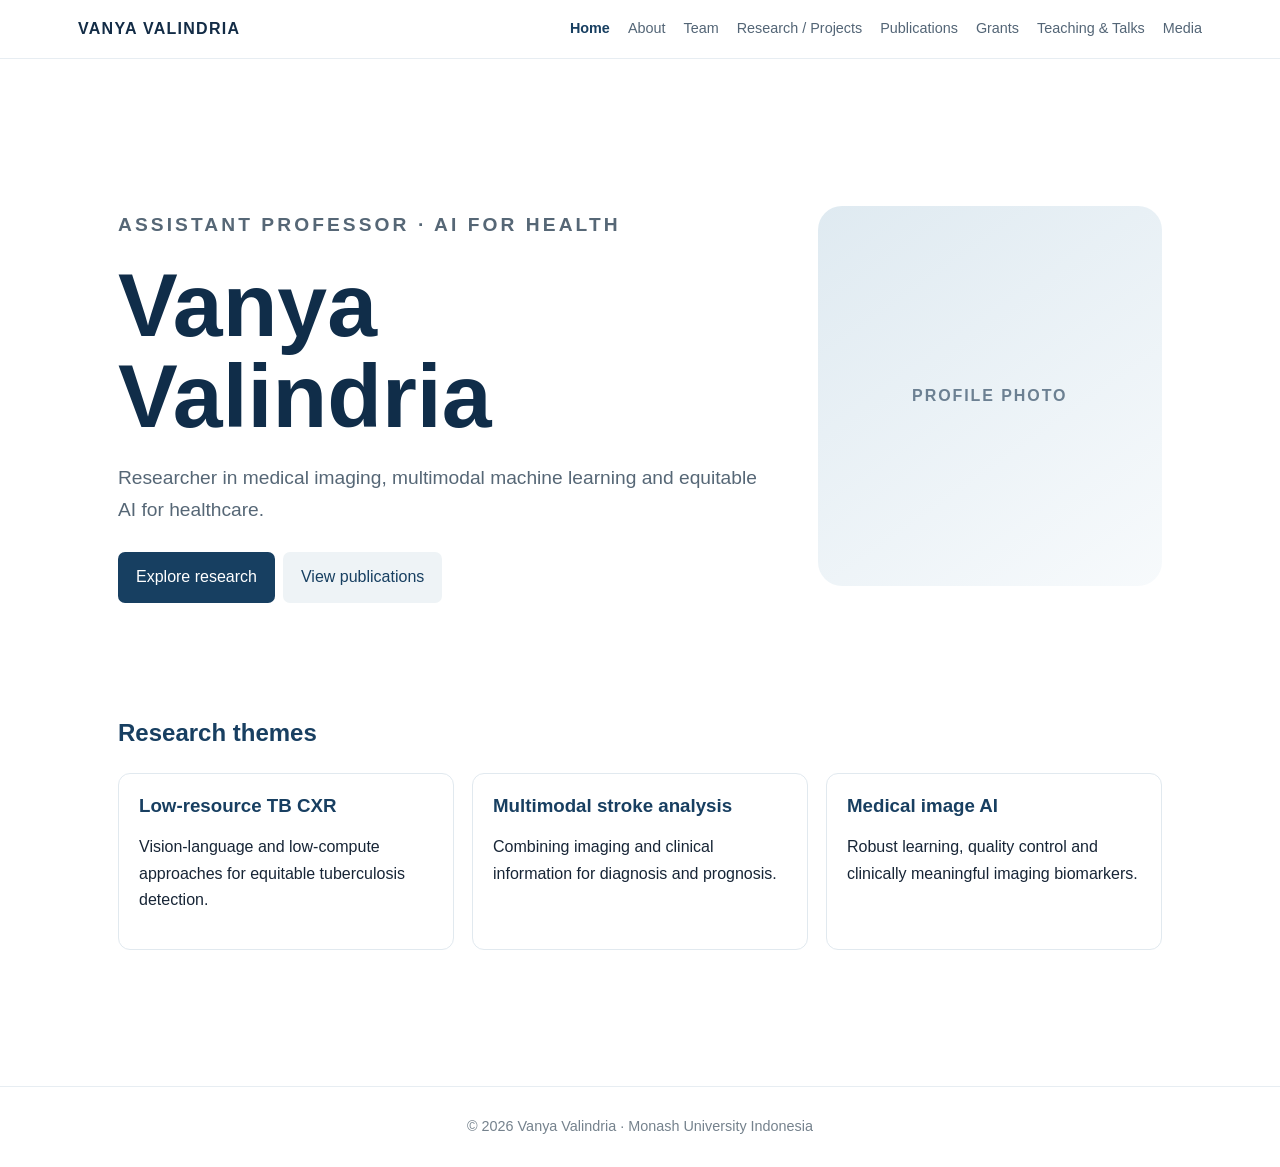
==== index.html @ 0979e7f7 "Add files via upload" ====
<!doctype html><html lang="en"><head><meta charset="utf-8"><meta name="viewport" content="width=device-width,initial-scale=1"><title>Home | Vanya Valindria</title><link rel="stylesheet" href="assets/css/style.css"></head><body><header><div class="nav"><a class="brand" href="index.html">VANYA VALINDRIA</a><button class="menu" aria-label="Menu">☰</button><nav><a class="active" href="index.html">Home</a><a class="" href="about.html">About</a><a class="" href="team.html">Team</a><a class="" href="research.html">Research / Projects</a><a class="" href="publications.html">Publications</a><a class="" href="grants.html">Grants</a><a class="" href="teaching-talks.html">Teaching & Talks</a><a class="" href="media.html">Media</a></nav></div></header><main><section class="hero"><div><p class="eyebrow">ASSISTANT PROFESSOR · AI FOR HEALTH</p><h1>Vanya<br>Valindria</h1><p>Researcher in medical imaging, multimodal machine learning and equitable AI for healthcare.</p><a class="button" href="research.html">Explore research</a><a class="button light" href="publications.html">View publications</a></div><div class="portrait">PROFILE PHOTO</div></section><section class="section"><h2>Research themes</h2><div class="grid"><div class="card"><h3>Low-resource TB CXR</h3><p>Vision-language and low-compute approaches for equitable tuberculosis detection.</p></div><div class="card"><h3>Multimodal stroke analysis</h3><p>Combining imaging and clinical information for diagnosis and prognosis.</p></div><div class="card"><h3>Medical image AI</h3><p>Robust learning, quality control and clinically meaningful imaging biomarkers.</p></div></div></section></main><footer>© <span id="year"></span> Vanya Valindria · Monash University Indonesia</footer><script src="assets/js/main.js"></script></body></html>
---- assets/css/style.css ----
*{box-sizing:border-box}body{margin:0;font-family:Inter,Arial,sans-serif;color:#172536;background:#fff;line-height:1.65}header{position:sticky;top:0;background:rgba(255,255,255,.96);border-bottom:1px solid #e7edf2;z-index:5}.nav{max-width:1180px;margin:auto;padding:16px 28px;display:flex;align-items:center;gap:24px}.brand{font-weight:800;letter-spacing:.08em;color:#132c46;text-decoration:none;white-space:nowrap}nav{margin-left:auto;display:flex;gap:18px;flex-wrap:wrap}nav a{font-size:.9rem;color:#536576;text-decoration:none}nav a.active,nav a:hover{color:#183f61;font-weight:700}.menu{display:none;margin-left:auto;border:0;background:none;font-size:1.4rem}main{max-width:1100px;margin:auto;padding:58px 28px 80px}.hero{min-height:62vh;display:grid;grid-template-columns:1.3fr .7fr;align-items:center;gap:60px}.eyebrow{font-size:.78rem;letter-spacing:.16em;color:#52708a;font-weight:700}.hero h1{font-size:clamp(2.8rem,7vw,5.7rem);line-height:1.02;margin:12px 0;color:#102d49}.hero p{font-size:1.2rem;max-width:700px;color:#566776}.portrait{height:380px;border-radius:24px;background:linear-gradient(145deg,#dfeaf1,#f7fafc);display:grid;place-items:center;color:#6c8092;font-weight:700;letter-spacing:.12em}.button{display:inline-block;background:#173f61;color:white;padding:12px 18px;border-radius:7px;text-decoration:none;margin:8px 8px 0 0}.button.light{background:#eef3f6;color:#173f61}.section{margin:30px 0 56px}.section h1{font-size:clamp(2.2rem,5vw,4rem);line-height:1.1;color:#102d49}.section h2{color:#183f61;margin-top:38px}.grid{display:grid;grid-template-columns:repeat(auto-fit,minmax(230px,1fr));gap:18px}.card{border:1px solid #e1e9ef;border-radius:12px;padding:20px;background:#fff}.card h3{margin:0 0 6px;color:#183f61;line-height:1.3}.muted{color:#71808d}.avatar{height:190px;background:#edf3f6;border-radius:9px;display:grid;place-items:center;color:#789;font-weight:700;letter-spacing:.1em;margin-bottom:15px}.pub{padding:22px 0;border-bottom:1px solid #e5ebef}.pub h3{margin:0 0 5px;color:#183f61;font-size:1.12rem;line-height:1.35}.pub p{margin:2px 0;color:#657583}.pub .meta{font-size:.9rem}.tag{display:inline-block;background:#edf3f6;color:#315a78;border-radius:99px;padding:3px 9px;font-size:.76rem;font-weight:700;margin-right:6px}.search{width:100%;padding:15px 17px;border:1px solid #ccd9e2;border-radius:8px;font-size:1rem;margin:16px 0}.notice{background:#f1f6f9;border-left:4px solid #527a98;padding:16px 18px;border-radius:6px}.timeline{border-left:2px solid #d7e2e9;padding-left:22px}.timeline .item{margin:0 0 24px}.links a{color:#245879;text-decoration:none}footer{border-top:1px solid #e7edf2;padding:28px;text-align:center;color:#75828d;font-size:.9rem}@media(max-width:780px){.hero{grid-template-columns:1fr;gap:30px}.portrait{height:280px}.menu{display:block}nav{display:none;width:100%;padding-top:10px}nav.open{display:flex;flex-direction:column;gap:10px}.nav{flex-wrap:wrap}.brand{font-size:.85rem}main{padding:38px 20px 60px}}
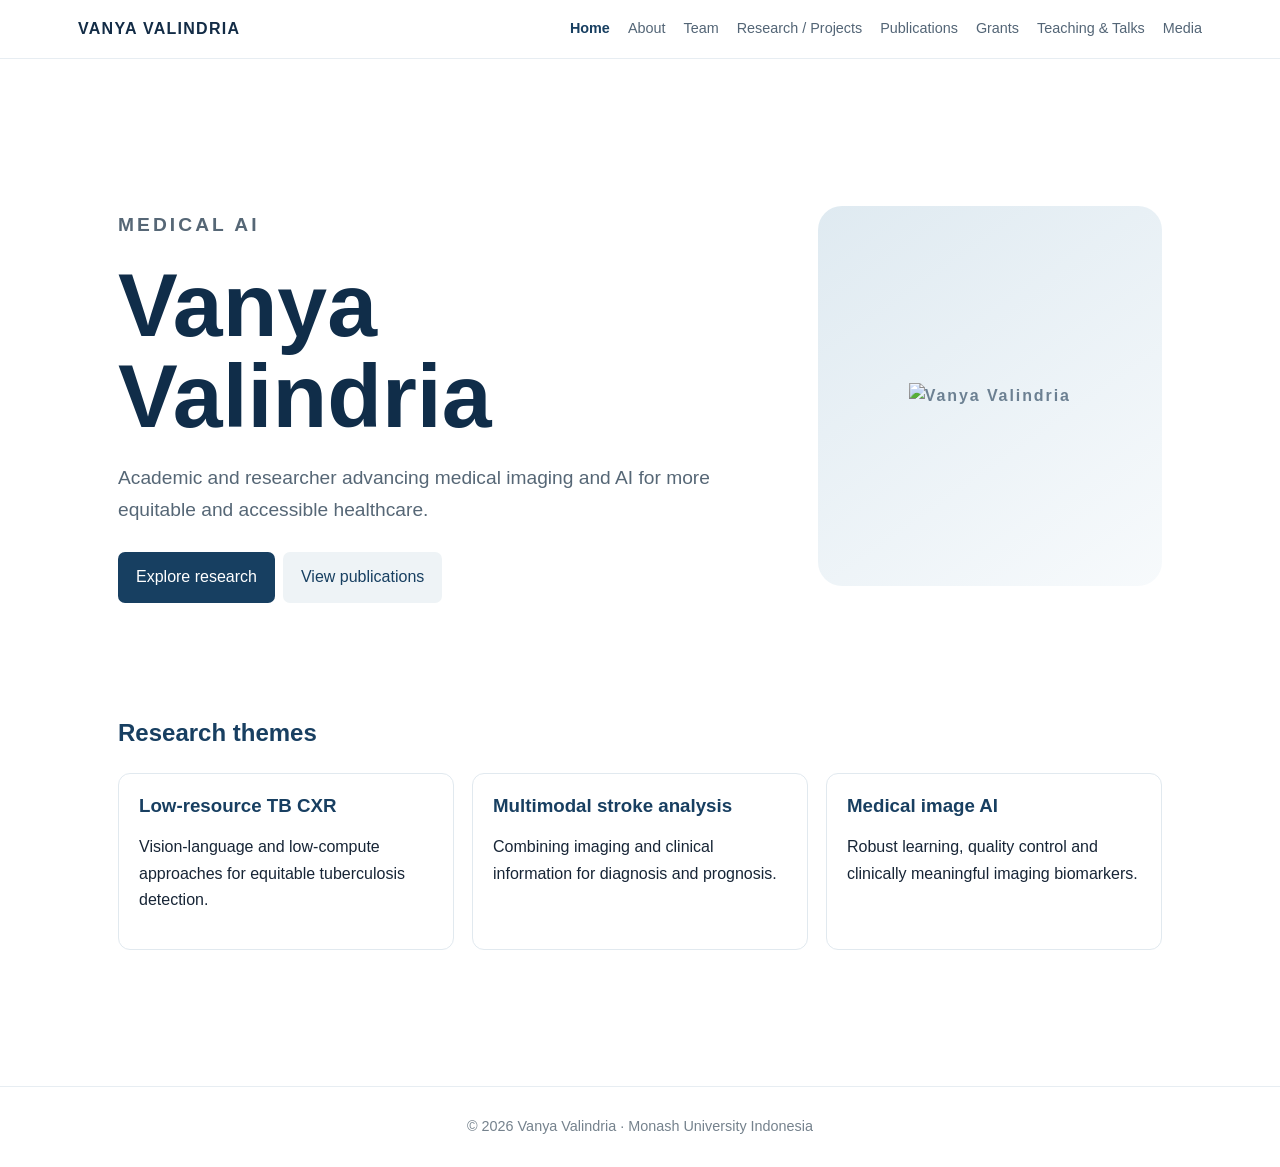
==== commit 26cc08ea: "Update index.html" ====
--- a/index.html
+++ b/index.html
@@ -1 +1,3 @@
-<!doctype html><html lang="en"><head><meta charset="utf-8"><meta name="viewport" content="width=device-width,initial-scale=1"><title>Home | Vanya Valindria</title><link rel="stylesheet" href="assets/css/style.css"></head><body><header><div class="nav"><a class="brand" href="index.html">VANYA VALINDRIA</a><button class="menu" aria-label="Menu">☰</button><nav><a class="active" href="index.html">Home</a><a class="" href="about.html">About</a><a class="" href="team.html">Team</a><a class="" href="research.html">Research / Projects</a><a class="" href="publications.html">Publications</a><a class="" href="grants.html">Grants</a><a class="" href="teaching-talks.html">Teaching & Talks</a><a class="" href="media.html">Media</a></nav></div></header><main><section class="hero"><div><p class="eyebrow">ASSISTANT PROFESSOR · AI FOR HEALTH</p><h1>Vanya<br>Valindria</h1><p>Researcher in medical imaging, multimodal machine learning and equitable AI for healthcare.</p><a class="button" href="research.html">Explore research</a><a class="button light" href="publications.html">View publications</a></div><div class="portrait">PROFILE PHOTO</div></section><section class="section"><h2>Research themes</h2><div class="grid"><div class="card"><h3>Low-resource TB CXR</h3><p>Vision-language and low-compute approaches for equitable tuberculosis detection.</p></div><div class="card"><h3>Multimodal stroke analysis</h3><p>Combining imaging and clinical information for diagnosis and prognosis.</p></div><div class="card"><h3>Medical image AI</h3><p>Robust learning, quality control and clinically meaningful imaging biomarkers.</p></div></div></section></main><footer>© <span id="year"></span> Vanya Valindria · Monash University Indonesia</footer><script src="assets/js/main.js"></script></body></html>+<!doctype html><html lang="en"><head><meta charset="utf-8"><meta name="viewport" content="width=device-width,initial-scale=1"><title>Home | Vanya Valindria</title><link rel="stylesheet" href="assets/css/style.css"></head><body><header><div class="nav"><a class="brand" href="index.html">VANYA VALINDRIA</a><button class="menu" aria-label="Menu">☰</button><nav><a class="active" href="index.html">Home</a><a class="" href="about.html">About</a><a class="" href="team.html">Team</a><a class="" href="research.html">Research / Projects</a><a class="" href="publications.html">Publications</a><a class="" href="grants.html">Grants</a><a class="" href="teaching-talks.html">Teaching & Talks</a><a class="" href="media.html">Media</a></nav></div></header><main><section class="hero"><div><p class="eyebrow"> MEDICAL AI</p><h1>Vanya<br>Valindria</h1><p>Academic and researcher advancing medical imaging and AI for more equitable and accessible healthcare.</p><a class="button" href="research.html">Explore research</a><a class="button light" href="publications.html">View publications</a></div><div class="portrait">
+  <img src="assets/images/vanya-github.jpg" alt="Vanya Valindria">
+</div></section><section class="section"><h2>Research themes</h2><div class="grid"><div class="card"><h3>Low-resource TB CXR</h3><p>Vision-language and low-compute approaches for equitable tuberculosis detection.</p></div><div class="card"><h3>Multimodal stroke analysis</h3><p>Combining imaging and clinical information for diagnosis and prognosis.</p></div><div class="card"><h3>Medical image AI</h3><p>Robust learning, quality control and clinically meaningful imaging biomarkers.</p></div></div></section></main><footer>© <span id="year"></span> Vanya Valindria · Monash University Indonesia</footer><script src="assets/js/main.js"></script></body></html>
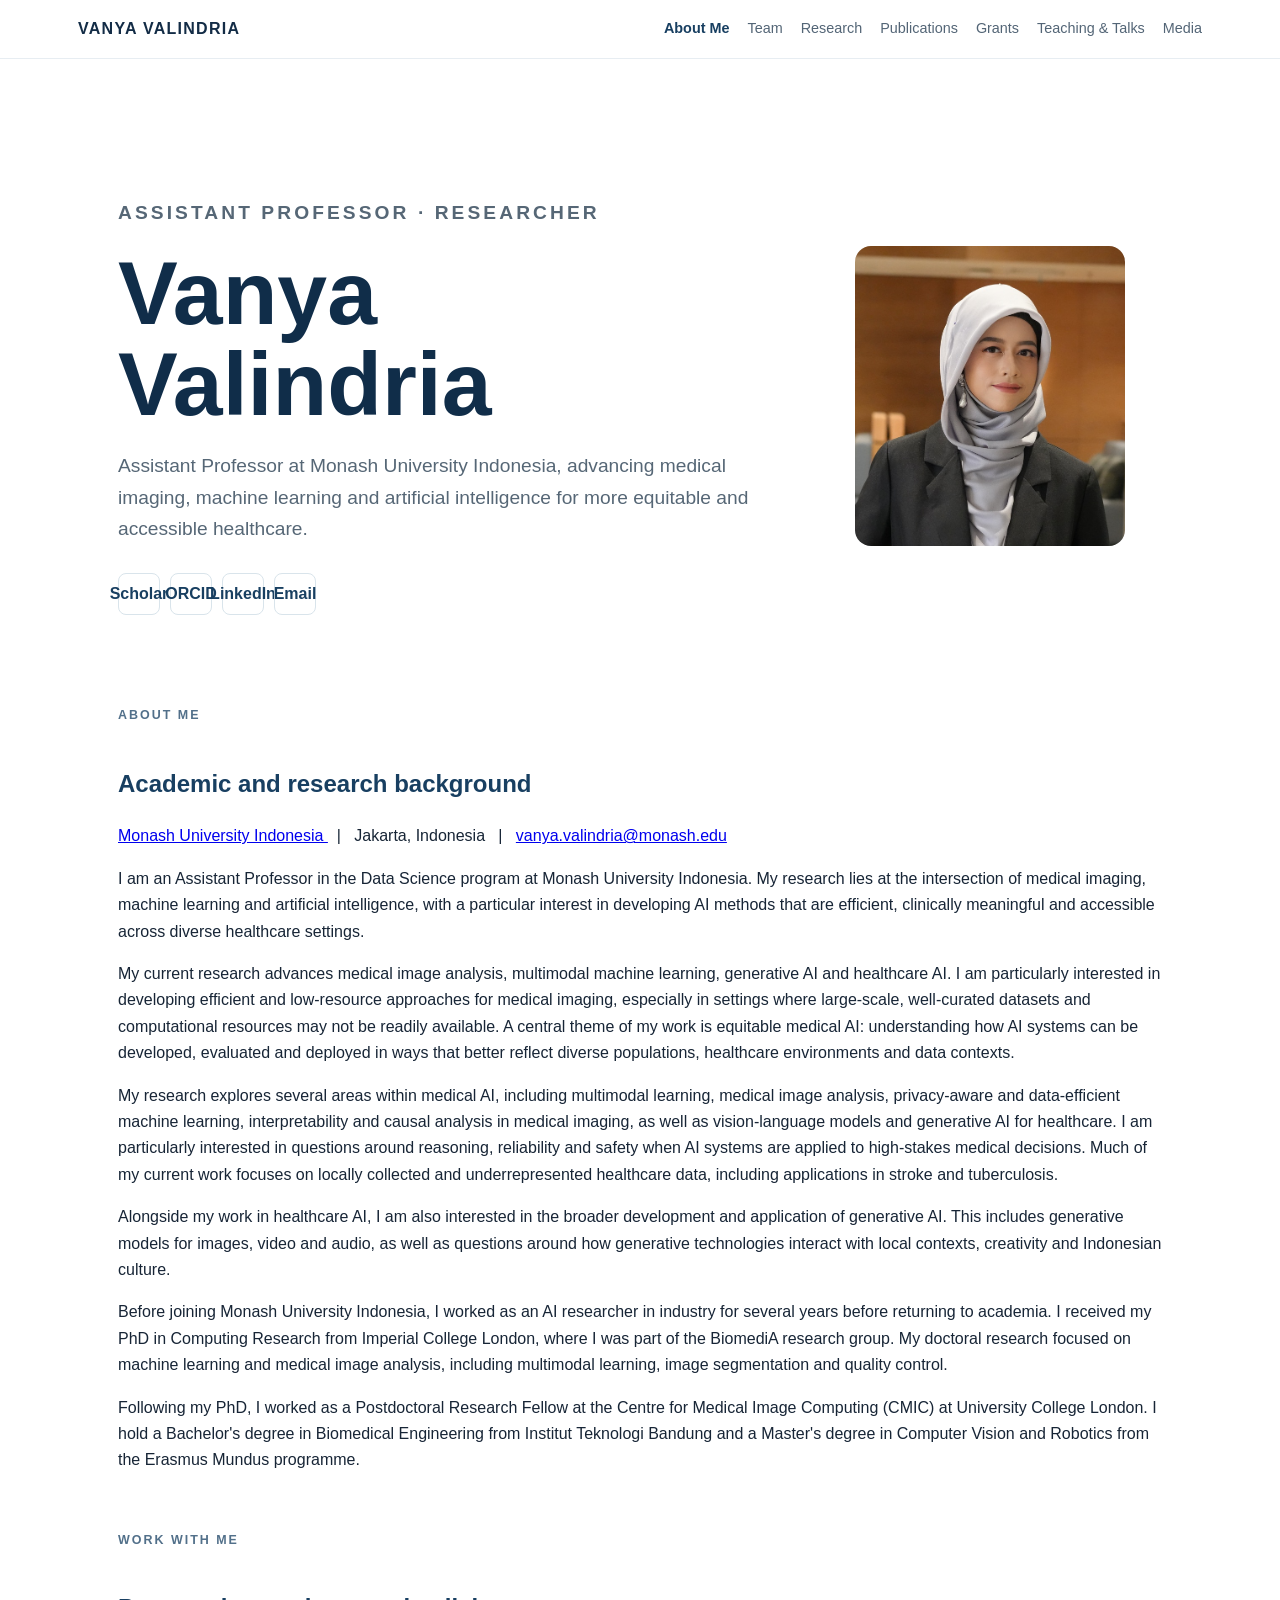
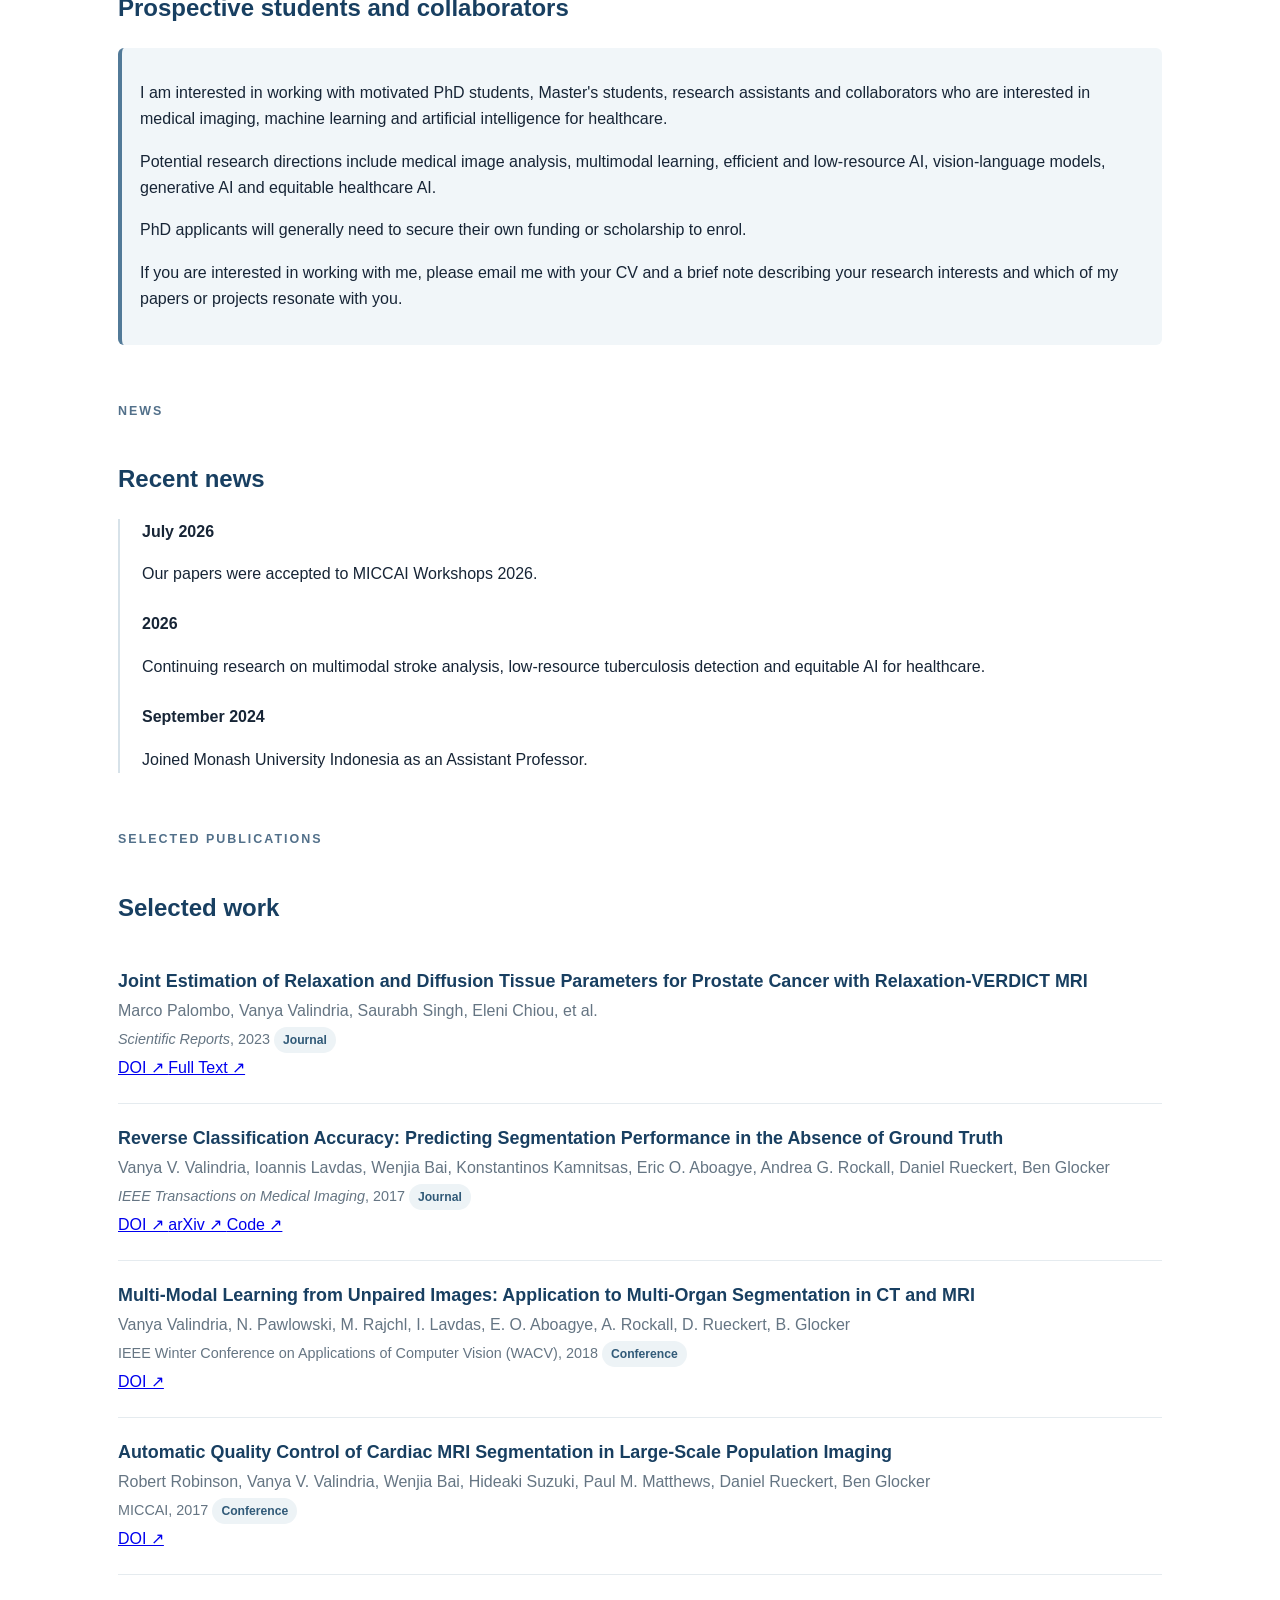
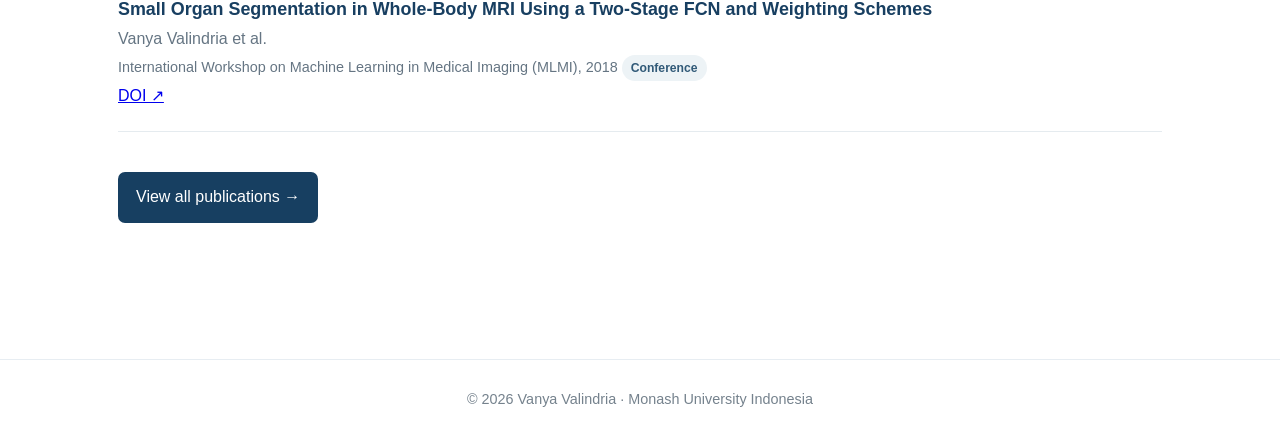
==== commit c9dbcdc9: "Update index.html" ====
--- a/index.html
+++ b/index.html
@@ -1,3 +1,708 @@
-<!doctype html><html lang="en"><head><meta charset="utf-8"><meta name="viewport" content="width=device-width,initial-scale=1"><title>Home | Vanya Valindria</title><link rel="stylesheet" href="assets/css/style.css"></head><body><header><div class="nav"><a class="brand" href="index.html">VANYA VALINDRIA</a><button class="menu" aria-label="Menu">☰</button><nav><a class="active" href="index.html">Home</a><a class="" href="about.html">About</a><a class="" href="team.html">Team</a><a class="" href="research.html">Research / Projects</a><a class="" href="publications.html">Publications</a><a class="" href="grants.html">Grants</a><a class="" href="teaching-talks.html">Teaching & Talks</a><a class="" href="media.html">Media</a></nav></div></header><main><section class="hero"><div><p class="eyebrow"> MEDICAL AI</p><h1>Vanya<br>Valindria</h1><p>Academic and researcher advancing medical imaging and AI for more equitable and accessible healthcare.</p><a class="button" href="research.html">Explore research</a><a class="button light" href="publications.html">View publications</a></div><div class="portrait">
-  <img src="assets/images/vanya-github.jpg" alt="Vanya Valindria">
-</div></section><section class="section"><h2>Research themes</h2><div class="grid"><div class="card"><h3>Low-resource TB CXR</h3><p>Vision-language and low-compute approaches for equitable tuberculosis detection.</p></div><div class="card"><h3>Multimodal stroke analysis</h3><p>Combining imaging and clinical information for diagnosis and prognosis.</p></div><div class="card"><h3>Medical image AI</h3><p>Robust learning, quality control and clinically meaningful imaging biomarkers.</p></div></div></section></main><footer>© <span id="year"></span> Vanya Valindria · Monash University Indonesia</footer><script src="assets/js/main.js"></script></body></html>
+<!doctype html>
+<html lang="en">
+
+<head>
+  <meta charset="utf-8">
+  <meta name="viewport" content="width=device-width, initial-scale=1">
+
+  <title>Vanya Valindria | Assistant Professor & Researcher</title>
+
+  <meta name="description"
+    content="Vanya Valindria is an Assistant Professor at Monash University Indonesia working on medical imaging, multimodal machine learning and equitable AI for healthcare.">
+
+  <link rel="stylesheet" href="assets/css/style.css">
+</head>
+
+
+<body>
+
+<header>
+
+  <div class="nav">
+
+    <a class="brand" href="index.html">
+      VANYA VALINDRIA
+    </a>
+
+    <button class="menu" aria-label="Menu">
+      ☰
+    </button>
+
+    <nav>
+
+      <a class="active" href="index.html">About Me</a>
+
+      <a href="team.html">Team</a>
+
+      <a href="research.html">Research</a>
+
+      <a href="publications.html">Publications</a>
+
+      <a href="grants.html">Grants</a>
+
+      <a href="teaching-talks.html">Teaching & Talks</a>
+
+      <a href="media.html">Media</a>
+
+    </nav>
+
+  </div>
+
+</header>
+
+
+<main>
+
+
+  <!-- =========================
+       HERO / INTRODUCTION
+  ========================== -->
+
+  <section class="hero">
+
+    <div>
+
+      <p class="eyebrow">
+        ASSISTANT PROFESSOR · RESEARCHER
+      </p>
+
+      <h1>
+        Vanya<br>Valindria
+      </h1>
+
+      <p>
+        Assistant Professor at Monash University Indonesia,
+        advancing medical imaging, machine learning and
+        artificial intelligence for more equitable and
+        accessible healthcare.
+      </p>
+
+
+      <div class="profile-links">
+
+        <a
+          href="https://scholar.google.com/citations?user=osNyLIoAAAAJ&hl=id"
+          target="_blank"
+          rel="noopener"
+          title="Google Scholar"
+          aria-label="Google Scholar">
+          Scholar
+        </a>
+
+
+        <a
+          href="https://orcid.org/0009-0008-0537-3232"
+          target="_blank"
+          rel="noopener"
+          title="ORCID"
+          aria-label="ORCID">
+          ORCID
+        </a>
+
+
+        <a
+          href="https://id.linkedin.com/in/vanyavalindria"
+          target="_blank"
+          rel="noopener"
+          title="LinkedIn"
+          aria-label="LinkedIn">
+          LinkedIn
+        </a>
+
+
+        <a
+          href="mailto:vanya.valindria@monash.edu"
+          title="Email"
+          aria-label="Email">
+          Email
+        </a>
+
+      </div>
+
+    </div>
+
+
+    <!-- PROFILE PHOTO -->
+
+    <div class="portrait">
+
+      <img
+        src="assets/images/vanya-github.jpg"
+        alt="Vanya Valindria">
+
+    </div>
+
+  </section>
+
+
+
+  <!-- =========================
+       ABOUT ME
+  ========================== -->
+
+  <section class="section about-section">
+
+    <p class="eyebrow">
+      ABOUT ME
+    </p>
+
+    <h2>
+      Academic and research background
+    </h2>
+
+
+    <p class="affiliation">
+
+      <a
+        href="https://www.monash.edu/indonesia"
+        target="_blank"
+        rel="noopener">
+
+        Monash University Indonesia
+
+      </a>
+
+      &nbsp; | &nbsp;
+
+      Jakarta, Indonesia
+
+      &nbsp; | &nbsp;
+
+      <a href="mailto:vanya.valindria@monash.edu">
+        vanya.valindria@monash.edu
+      </a>
+
+    </p>
+
+
+    <p>
+
+      I am an Assistant Professor in the Data Science program
+      at Monash University Indonesia. My research lies at the
+      intersection of medical imaging, machine learning and
+      artificial intelligence, with a particular interest in
+      developing AI methods that are efficient, clinically meaningful
+      and accessible across diverse healthcare settings.
+
+    </p>
+
+
+    <p>
+
+      My current research advances medical image analysis,
+      multimodal machine learning, generative AI and healthcare AI.
+      I am particularly interested in developing efficient and
+      low-resource approaches for medical imaging, especially in
+      settings where large-scale, well-curated datasets and
+      computational resources may not be readily available.
+
+      A central theme of my work is equitable medical AI:
+      understanding how AI systems can be developed, evaluated
+      and deployed in ways that better reflect diverse populations,
+      healthcare environments and data contexts.
+
+    </p>
+
+
+    <p>
+
+      My research explores several areas within medical AI,
+      including multimodal learning, medical image analysis,
+      privacy-aware and data-efficient machine learning,
+      interpretability and causal analysis in medical imaging,
+      as well as vision-language models and generative AI
+      for healthcare.
+
+      I am particularly interested in questions around reasoning,
+      reliability and safety when AI systems are applied to
+      high-stakes medical decisions.
+
+      Much of my current work focuses on locally collected and
+      underrepresented healthcare data, including applications
+      in stroke and tuberculosis.
+
+    </p>
+
+
+    <p>
+
+      Alongside my work in healthcare AI, I am also interested
+      in the broader development and application of generative AI.
+      This includes generative models for images, video and audio,
+      as well as questions around how generative technologies
+      interact with local contexts, creativity and Indonesian culture.
+
+    </p>
+
+
+    <p>
+
+      Before joining Monash University Indonesia, I worked as an
+      AI researcher in industry for several years before returning
+      to academia.
+
+      I received my PhD in Computing Research from Imperial College
+      London, where I was part of the BiomediA research group.
+      My doctoral research focused on machine learning and medical
+      image analysis, including multimodal learning, image
+      segmentation and quality control.
+
+    </p>
+
+
+    <p>
+
+      Following my PhD, I worked as a Postdoctoral Research Fellow
+      at the Centre for Medical Image Computing (CMIC) at
+      University College London.
+
+      I hold a Bachelor's degree in Biomedical Engineering from
+      Institut Teknologi Bandung and a Master's degree in Computer
+      Vision and Robotics from the Erasmus Mundus programme.
+
+    </p>
+
+  </section>
+
+
+
+  <!-- =========================
+       PROSPECTIVE STUDENTS
+  ========================== -->
+
+  <section class="section">
+
+    <p class="eyebrow">
+      WORK WITH ME
+    </p>
+
+    <h2>
+      Prospective students and collaborators
+    </h2>
+
+
+    <div class="notice">
+
+      <p>
+
+        I am interested in working with motivated PhD students,
+        Master's students, research assistants and collaborators
+        who are interested in medical imaging, machine learning
+        and artificial intelligence for healthcare.
+
+      </p>
+
+
+      <p>
+
+        Potential research directions include medical image analysis,
+        multimodal learning, efficient and low-resource AI,
+        vision-language models, generative AI and equitable
+        healthcare AI.
+
+      </p>
+
+
+      <p>
+
+        PhD applicants will generally need to secure their own
+        funding or scholarship to enrol.
+
+      </p>
+
+
+      <p>
+
+        If you are interested in working with me, please email me
+        with your CV and a brief note describing your research
+        interests and which of my papers or projects resonate with you.
+
+      </p>
+
+    </div>
+
+  </section>
+
+
+
+  <!-- =========================
+       NEWS
+  ========================== -->
+
+  <section class="section">
+
+    <p class="eyebrow">
+      NEWS
+    </p>
+
+    <h2>
+      Recent news
+    </h2>
+
+
+    <div class="timeline">
+
+
+      <div class="item">
+
+        <strong>
+          July 2026
+        </strong>
+
+        <p>
+          Our papers were accepted to MICCAI Workshops 2026.
+        </p>
+
+      </div>
+
+
+      <div class="item">
+
+        <strong>
+          2026
+        </strong>
+
+        <p>
+          Continuing research on multimodal stroke analysis,
+          low-resource tuberculosis detection and equitable AI
+          for healthcare.
+        </p>
+
+      </div>
+
+
+      <div class="item">
+
+        <strong>
+          September 2024
+        </strong>
+
+        <p>
+          Joined Monash University Indonesia as an Assistant Professor.
+        </p>
+
+      </div>
+
+
+    </div>
+
+  </section>
+
+
+
+  <!-- =========================
+       SELECTED PUBLICATIONS
+  ========================== -->
+
+  <section class="section">
+
+    <p class="eyebrow">
+      SELECTED PUBLICATIONS
+    </p>
+
+    <h2>
+      Selected work
+    </h2>
+
+
+
+    <!-- PAPER 1 -->
+
+    <article class="pub">
+
+      <h3>
+
+        Joint Estimation of Relaxation and Diffusion Tissue Parameters
+        for Prostate Cancer with Relaxation-VERDICT MRI
+
+      </h3>
+
+
+      <p>
+
+        Marco Palombo, Vanya Valindria, Saurabh Singh,
+        Eleni Chiou, et al.
+
+      </p>
+
+
+      <p class="meta">
+
+        <em>Scientific Reports</em>, 2023
+
+        <span class="tag">
+          Journal
+        </span>
+
+      </p>
+
+
+      <div class="pub-links">
+
+        <a
+          href="https://doi.org/10.1038/s41598-023-30182-1"
+          target="_blank"
+          rel="noopener">
+
+          DOI ↗
+
+        </a>
+
+
+        <a
+          href="https://pmc.ncbi.nlm.nih.gov/articles/PMC9943845/"
+          target="_blank"
+          rel="noopener">
+
+          Full Text ↗
+
+        </a>
+
+      </div>
+
+    </article>
+
+
+
+    <!-- PAPER 2 -->
+
+    <article class="pub">
+
+      <h3>
+
+        Reverse Classification Accuracy: Predicting Segmentation
+        Performance in the Absence of Ground Truth
+
+      </h3>
+
+
+      <p>
+
+        Vanya V. Valindria, Ioannis Lavdas, Wenjia Bai,
+        Konstantinos Kamnitsas, Eric O. Aboagye,
+        Andrea G. Rockall, Daniel Rueckert, Ben Glocker
+
+      </p>
+
+
+      <p class="meta">
+
+        <em>IEEE Transactions on Medical Imaging</em>, 2017
+
+        <span class="tag">
+          Journal
+        </span>
+
+      </p>
+
+
+      <div class="pub-links">
+
+        <a
+          href="https://doi.org/10.1109/TMI.2017.2665165"
+          target="_blank"
+          rel="noopener">
+
+          DOI ↗
+
+        </a>
+
+
+        <a
+          href="https://arxiv.org/abs/1702.03407"
+          target="_blank"
+          rel="noopener">
+
+          arXiv ↗
+
+        </a>
+
+
+        <a
+          href="https://github.com/vanya2v/Reverse_Classification_Accuracy"
+          target="_blank"
+          rel="noopener">
+
+          Code ↗
+
+        </a>
+
+      </div>
+
+    </article>
+
+
+
+    <!-- PAPER 3 -->
+
+    <article class="pub">
+
+      <h3>
+
+        Multi-Modal Learning from Unpaired Images:
+        Application to Multi-Organ Segmentation in CT and MRI
+
+      </h3>
+
+
+      <p>
+
+        Vanya Valindria, N. Pawlowski, M. Rajchl,
+        I. Lavdas, E. O. Aboagye, A. Rockall,
+        D. Rueckert, B. Glocker
+
+      </p>
+
+
+      <p class="meta">
+
+        IEEE Winter Conference on Applications of Computer Vision
+        (WACV), 2018
+
+        <span class="tag">
+          Conference
+        </span>
+
+      </p>
+
+
+      <div class="pub-links">
+
+        <a
+          href="https://doi.org/10.1109/WACV.2018.00066"
+          target="_blank"
+          rel="noopener">
+
+          DOI ↗
+
+        </a>
+
+      </div>
+
+    </article>
+
+
+
+    <!-- PAPER 4 -->
+
+    <article class="pub">
+
+      <h3>
+
+        Automatic Quality Control of Cardiac MRI Segmentation
+        in Large-Scale Population Imaging
+
+      </h3>
+
+
+      <p>
+
+        Robert Robinson, Vanya V. Valindria, Wenjia Bai,
+        Hideaki Suzuki, Paul M. Matthews,
+        Daniel Rueckert, Ben Glocker
+
+      </p>
+
+
+      <p class="meta">
+
+        MICCAI, 2017
+
+        <span class="tag">
+          Conference
+        </span>
+
+      </p>
+
+
+      <div class="pub-links">
+
+        <a
+          href="https://doi.org/10.1007/978-3-319-66182-7_82"
+          target="_blank"
+          rel="noopener">
+
+          DOI ↗
+
+        </a>
+
+      </div>
+
+    </article>
+
+
+
+    <!-- PAPER 5 -->
+
+    <article class="pub">
+
+      <h3>
+
+        Small Organ Segmentation in Whole-Body MRI
+        Using a Two-Stage FCN and Weighting Schemes
+
+      </h3>
+
+
+      <p>
+
+        Vanya Valindria et al.
+
+      </p>
+
+
+      <p class="meta">
+
+        International Workshop on Machine Learning in Medical Imaging
+        (MLMI), 2018
+
+        <span class="tag">
+          Conference
+        </span>
+
+      </p>
+
+
+      <div class="pub-links">
+
+        <a
+          href="https://doi.org/10.1007/978-3-030-00919-9_40"
+          target="_blank"
+          rel="noopener">
+
+          DOI ↗
+
+        </a>
+
+      </div>
+
+    </article>
+
+
+    <p style="margin-top: 32px">
+
+      <a class="button" href="publications.html">
+        View all publications →
+      </a>
+
+    </p>
+
+  </section>
+
+
+</main>
+
+
+<footer>
+
+  © <span id="year"></span>
+  Vanya Valindria · Monash University Indonesia
+
+</footer>
+
+
+<script src="assets/js/main.js"></script>
+
+</body>
+
+</html>
--- a/assets/css/style.css
+++ b/assets/css/style.css
@@ -1 +1,398 @@
-*{box-sizing:border-box}body{margin:0;font-family:Inter,Arial,sans-serif;color:#172536;background:#fff;line-height:1.65}header{position:sticky;top:0;background:rgba(255,255,255,.96);border-bottom:1px solid #e7edf2;z-index:5}.nav{max-width:1180px;margin:auto;padding:16px 28px;display:flex;align-items:center;gap:24px}.brand{font-weight:800;letter-spacing:.08em;color:#132c46;text-decoration:none;white-space:nowrap}nav{margin-left:auto;display:flex;gap:18px;flex-wrap:wrap}nav a{font-size:.9rem;color:#536576;text-decoration:none}nav a.active,nav a:hover{color:#183f61;font-weight:700}.menu{display:none;margin-left:auto;border:0;background:none;font-size:1.4rem}main{max-width:1100px;margin:auto;padding:58px 28px 80px}.hero{min-height:62vh;display:grid;grid-template-columns:1.3fr .7fr;align-items:center;gap:60px}.eyebrow{font-size:.78rem;letter-spacing:.16em;color:#52708a;font-weight:700}.hero h1{font-size:clamp(2.8rem,7vw,5.7rem);line-height:1.02;margin:12px 0;color:#102d49}.hero p{font-size:1.2rem;max-width:700px;color:#566776}.portrait{height:380px;border-radius:24px;background:linear-gradient(145deg,#dfeaf1,#f7fafc);display:grid;place-items:center;color:#6c8092;font-weight:700;letter-spacing:.12em}.button{display:inline-block;background:#173f61;color:white;padding:12px 18px;border-radius:7px;text-decoration:none;margin:8px 8px 0 0}.button.light{background:#eef3f6;color:#173f61}.section{margin:30px 0 56px}.section h1{font-size:clamp(2.2rem,5vw,4rem);line-height:1.1;color:#102d49}.section h2{color:#183f61;margin-top:38px}.grid{display:grid;grid-template-columns:repeat(auto-fit,minmax(230px,1fr));gap:18px}.card{border:1px solid #e1e9ef;border-radius:12px;padding:20px;background:#fff}.card h3{margin:0 0 6px;color:#183f61;line-height:1.3}.muted{color:#71808d}.avatar{height:190px;background:#edf3f6;border-radius:9px;display:grid;place-items:center;color:#789;font-weight:700;letter-spacing:.1em;margin-bottom:15px}.pub{padding:22px 0;border-bottom:1px solid #e5ebef}.pub h3{margin:0 0 5px;color:#183f61;font-size:1.12rem;line-height:1.35}.pub p{margin:2px 0;color:#657583}.pub .meta{font-size:.9rem}.tag{display:inline-block;background:#edf3f6;color:#315a78;border-radius:99px;padding:3px 9px;font-size:.76rem;font-weight:700;margin-right:6px}.search{width:100%;padding:15px 17px;border:1px solid #ccd9e2;border-radius:8px;font-size:1rem;margin:16px 0}.notice{background:#f1f6f9;border-left:4px solid #527a98;padding:16px 18px;border-radius:6px}.timeline{border-left:2px solid #d7e2e9;padding-left:22px}.timeline .item{margin:0 0 24px}.links a{color:#245879;text-decoration:none}footer{border-top:1px solid #e7edf2;padding:28px;text-align:center;color:#75828d;font-size:.9rem}@media(max-width:780px){.hero{grid-template-columns:1fr;gap:30px}.portrait{height:280px}.menu{display:block}nav{display:none;width:100%;padding-top:10px}nav.open{display:flex;flex-direction:column;gap:10px}.nav{flex-wrap:wrap}.brand{font-size:.85rem}main{padding:38px 20px 60px}}+* {
+  box-sizing: border-box;
+}
+
+body {
+  margin: 0;
+  font-family: Inter, Arial, sans-serif;
+  color: #172536;
+  background: #fff;
+  line-height: 1.65;
+}
+
+/* =========================
+   HEADER & NAVIGATION
+========================= */
+
+header {
+  position: sticky;
+  top: 0;
+  background: rgba(255, 255, 255, 0.96);
+  border-bottom: 1px solid #e7edf2;
+  z-index: 5;
+}
+
+.nav {
+  max-width: 1180px;
+  margin: auto;
+  padding: 16px 28px;
+  display: flex;
+  align-items: center;
+  gap: 24px;
+}
+
+.brand {
+  font-weight: 800;
+  letter-spacing: 0.08em;
+  color: #132c46;
+  text-decoration: none;
+  white-space: nowrap;
+}
+
+nav {
+  margin-left: auto;
+  display: flex;
+  gap: 18px;
+  flex-wrap: wrap;
+}
+
+nav a {
+  font-size: 0.9rem;
+  color: #536576;
+  text-decoration: none;
+}
+
+nav a.active,
+nav a:hover {
+  color: #183f61;
+  font-weight: 700;
+}
+
+.menu {
+  display: none;
+  margin-left: auto;
+  border: 0;
+  background: none;
+  font-size: 1.4rem;
+}
+
+
+/* =========================
+   MAIN CONTENT
+========================= */
+
+main {
+  max-width: 1100px;
+  margin: auto;
+  padding: 58px 28px 80px;
+}
+
+
+/* =========================
+   HERO / HOME
+========================= */
+
+.hero {
+  min-height: 62vh;
+  display: grid;
+  grid-template-columns: 1.3fr 0.7fr;
+  align-items: center;
+  gap: 60px;
+}
+
+.eyebrow {
+  font-size: 0.78rem;
+  letter-spacing: 0.16em;
+  color: #52708a;
+  font-weight: 700;
+}
+
+.hero h1 {
+  font-size: clamp(2.8rem, 7vw, 5.7rem);
+  line-height: 1.02;
+  margin: 12px 0;
+  color: #102d49;
+}
+
+.hero p {
+  font-size: 1.2rem;
+  max-width: 700px;
+  color: #566776;
+}
+
+
+/* =========================
+   PROFILE PHOTO
+========================= */
+
+.portrait {
+  width: 270px;
+  height: 300px;
+  border-radius: 16px;
+  overflow: hidden;
+  margin: 0 auto;
+  background: #f7fafc;
+}
+
+.portrait img {
+  width: 100%;
+  height: 100%;
+  object-fit: cover;
+  object-position: center top;
+  display: block;
+}
+
+
+/* =========================
+   BUTTONS
+========================= */
+
+.button {
+  display: inline-block;
+  background: #173f61;
+  color: white;
+  padding: 12px 18px;
+  border-radius: 7px;
+  text-decoration: none;
+  margin: 8px 8px 0 0;
+}
+
+.button.light {
+  background: #eef3f6;
+  color: #173f61;
+}
+
+
+/* =========================
+   SECTIONS
+========================= */
+
+.section {
+  margin: 30px 0 56px;
+}
+
+.section h1 {
+  font-size: clamp(2.2rem, 5vw, 4rem);
+  line-height: 1.1;
+  color: #102d49;
+}
+
+.section h2 {
+  color: #183f61;
+  margin-top: 38px;
+}
+
+
+/* =========================
+   GRID & CARDS
+========================= */
+
+.grid {
+  display: grid;
+  grid-template-columns: repeat(auto-fit, minmax(230px, 1fr));
+  gap: 18px;
+}
+
+.card {
+  border: 1px solid #e1e9ef;
+  border-radius: 12px;
+  padding: 20px;
+  background: #fff;
+}
+
+.card h3 {
+  margin: 0 0 6px;
+  color: #183f61;
+  line-height: 1.3;
+}
+
+.muted {
+  color: #71808d;
+}
+
+
+/* =========================
+   TEAM AVATAR
+========================= */
+
+.avatar {
+  height: 190px;
+  background: #edf3f6;
+  border-radius: 9px;
+  display: grid;
+  place-items: center;
+  color: #789;
+  font-weight: 700;
+  letter-spacing: 0.1em;
+  margin-bottom: 15px;
+}
+
+/* =========================
+   ACADEMIC PROFILE LINKS
+========================= */
+
+.profile-links {
+  display: flex;
+  gap: 10px;
+  margin-top: 28px;
+  align-items: center;
+}
+
+.profile-links a {
+  width: 42px;
+  height: 42px;
+
+  display: flex;
+  align-items: center;
+  justify-content: center;
+
+  border: 1px solid #d9e4eb;
+  border-radius: 8px;
+
+  background: #ffffff;
+  color: #183f61;
+
+  text-decoration: none;
+  font-weight: 700;
+  font-size: 1rem;
+
+  transition: all 0.2s ease;
+}
+
+.profile-links a:hover {
+  background: #183f61;
+  color: white;
+  border-color: #183f61;
+}
+
+/* =========================
+   PUBLICATIONS
+========================= */
+
+.pub {
+  padding: 22px 0;
+  border-bottom: 1px solid #e5ebef;
+}
+
+.pub h3 {
+  margin: 0 0 5px;
+  color: #183f61;
+  font-size: 1.12rem;
+  line-height: 1.35;
+}
+
+.pub p {
+  margin: 2px 0;
+  color: #657583;
+}
+
+.pub .meta {
+  font-size: 0.9rem;
+}
+
+.tag {
+  display: inline-block;
+  background: #edf3f6;
+  color: #315a78;
+  border-radius: 99px;
+  padding: 3px 9px;
+  font-size: 0.76rem;
+  font-weight: 700;
+  margin-right: 6px;
+}
+
+.search {
+  width: 100%;
+  padding: 15px 17px;
+  border: 1px solid #ccd9e2;
+  border-radius: 8px;
+  font-size: 1rem;
+  margin: 16px 0;
+}
+
+
+/* =========================
+   NOTICE / HIGHLIGHT
+========================= */
+
+.notice {
+  background: #f1f6f9;
+  border-left: 4px solid #527a98;
+  padding: 16px 18px;
+  border-radius: 6px;
+}
+
+
+/* =========================
+   TIMELINE
+========================= */
+
+.timeline {
+  border-left: 2px solid #d7e2e9;
+  padding-left: 22px;
+}
+
+.timeline .item {
+  margin: 0 0 24px;
+}
+
+
+/* =========================
+   LINKS
+========================= */
+
+.links a {
+  color: #245879;
+  text-decoration: none;
+}
+
+
+/* =========================
+   FOOTER
+========================= */
+
+footer {
+  border-top: 1px solid #e7edf2;
+  padding: 28px;
+  text-align: center;
+  color: #75828d;
+  font-size: 0.9rem;
+}
+
+
+/* =========================
+   MOBILE
+========================= */
+
+@media (max-width: 780px) {
+
+  .hero {
+    grid-template-columns: 1fr;
+    gap: 30px;
+  }
+
+  .portrait {
+    width: 180px;
+    height: 225px;
+    margin: 0 auto;
+  }
+
+  .menu {
+    display: block;
+  }
+
+  nav {
+    display: none;
+    width: 100%;
+    padding-top: 10px;
+  }
+
+  nav.open {
+    display: flex;
+    flex-direction: column;
+    gap: 10px;
+  }
+
+  .nav {
+    flex-wrap: wrap;
+  }
+
+  .brand {
+    font-size: 0.85rem;
+  }
+
+  main {
+    padding: 38px 20px 60px;
+  }
+
+}
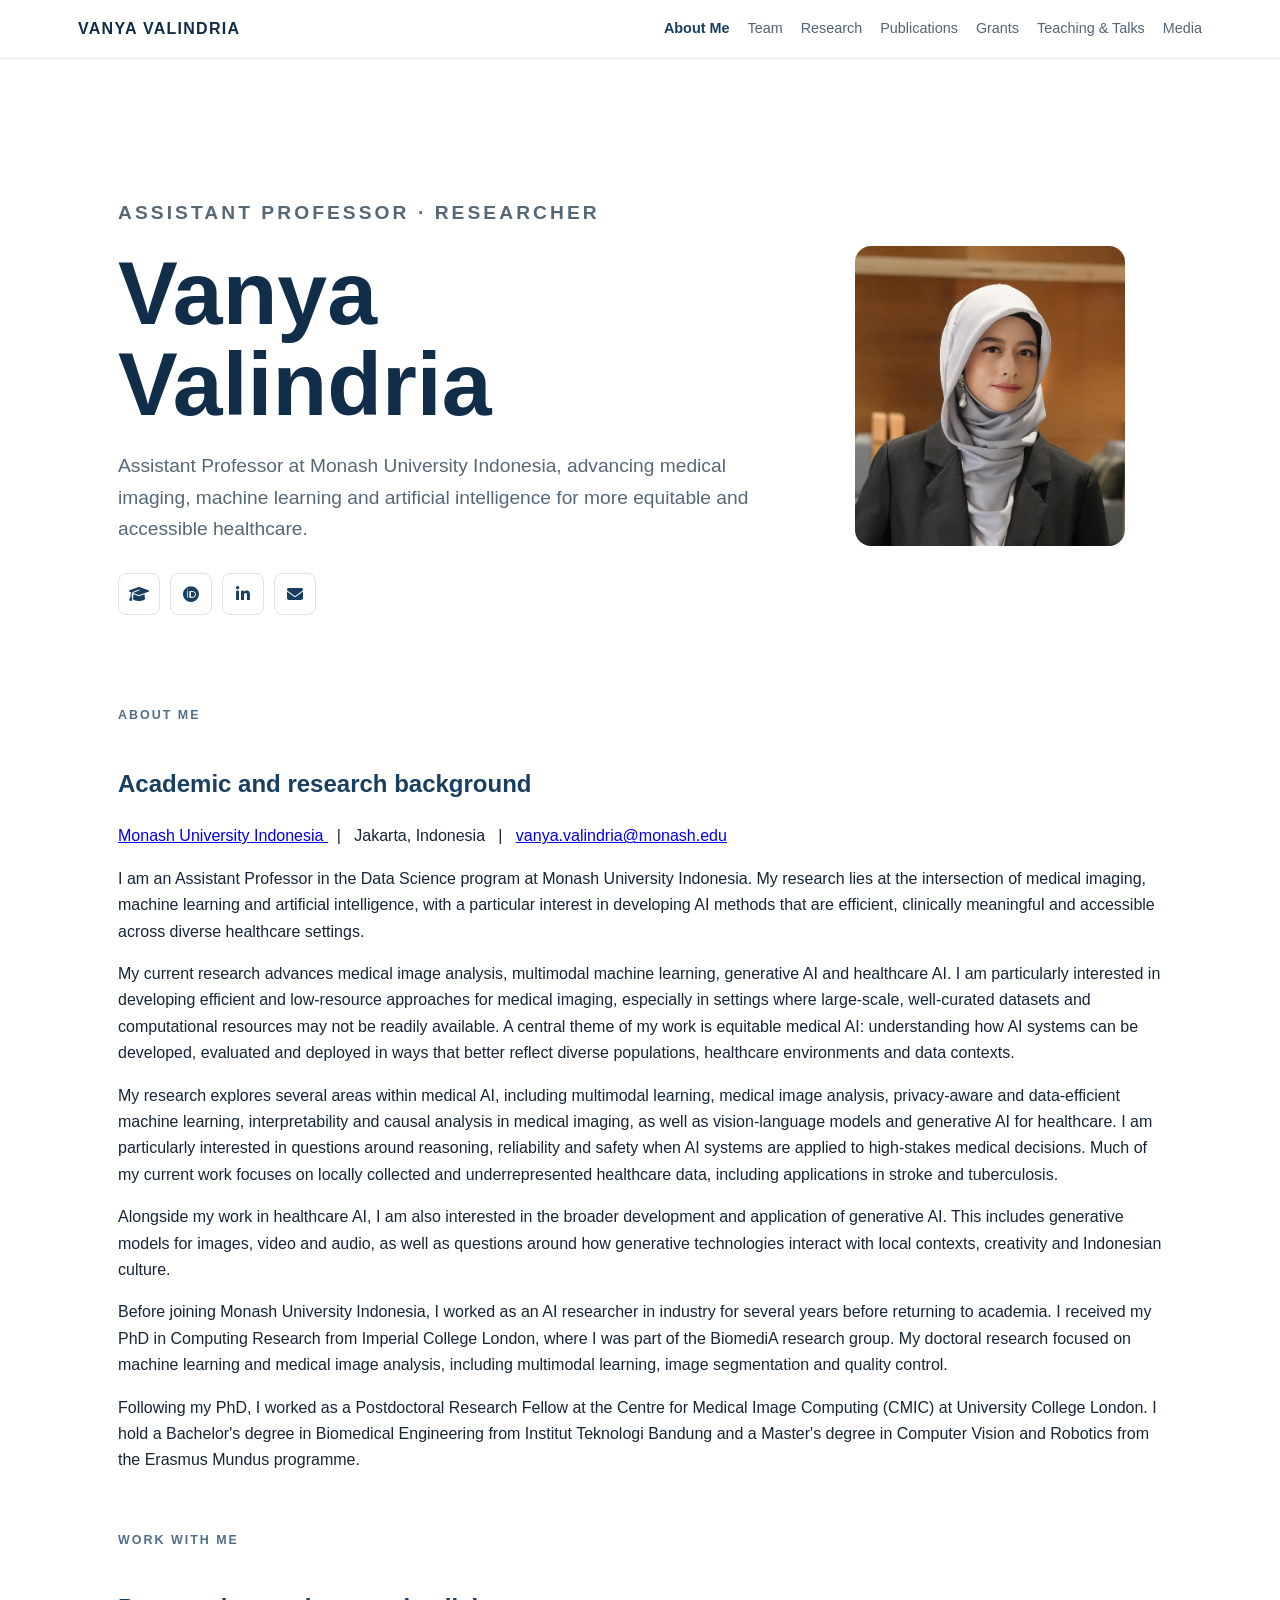
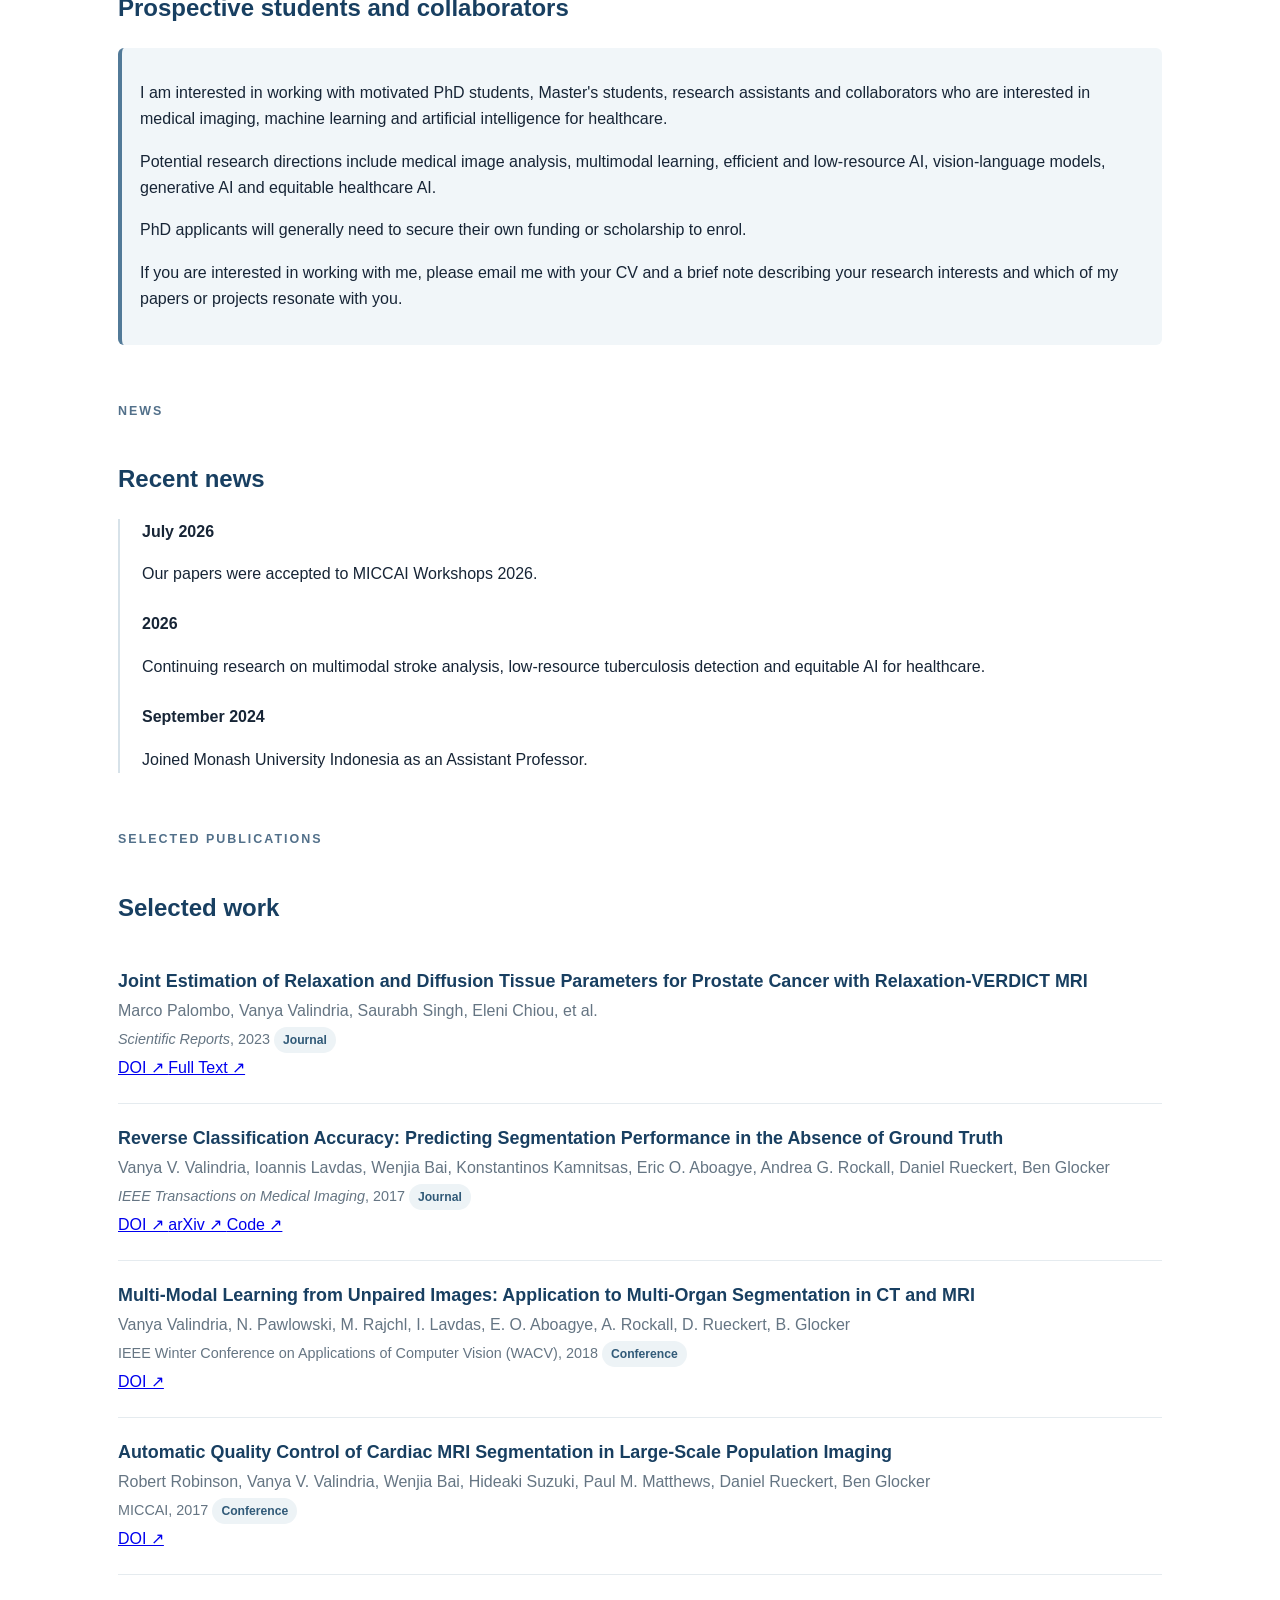
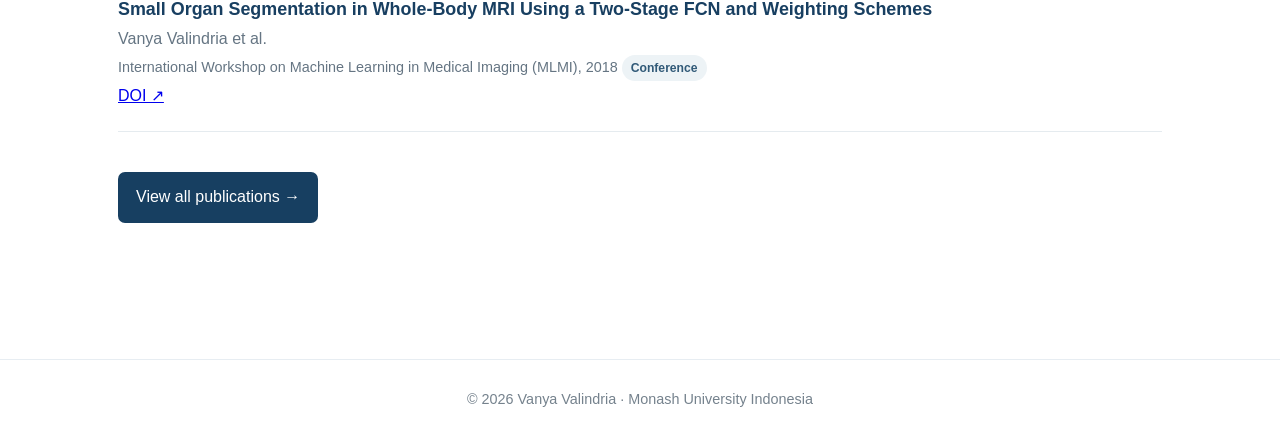
==== commit 56aec764: "Update index.html" ====
--- a/index.html
+++ b/index.html
@@ -5,11 +5,12 @@
   <meta charset="utf-8">
   <meta name="viewport" content="width=device-width, initial-scale=1">
 
-  <title>Vanya Valindria | Assistant Professor & Researcher</title>
+  <title>Vanya Valindria | Medical AI Researcher</title>
 
   <meta name="description"
     content="Vanya Valindria is an Assistant Professor at Monash University Indonesia working on medical imaging, multimodal machine learning and equitable AI for healthcare.">
-
+  <link rel="stylesheet"
+      href="https://cdnjs.cloudflare.com/ajax/libs/font-awesome/6.5.2/css/all.min.css">
   <link rel="stylesheet" href="assets/css/style.css">
 </head>
 
@@ -78,46 +79,54 @@
       </p>
 
 
-      <div class="profile-links">
-
-        <a
-          href="https://scholar.google.com/citations?user=osNyLIoAAAAJ&hl=id"
-          target="_blank"
-          rel="noopener"
-          title="Google Scholar"
-          aria-label="Google Scholar">
-          Scholar
-        </a>
-
-
-        <a
-          href="https://orcid.org/0009-0008-0537-3232"
-          target="_blank"
-          rel="noopener"
-          title="ORCID"
-          aria-label="ORCID">
-          ORCID
-        </a>
-
-
-        <a
-          href="https://id.linkedin.com/in/vanyavalindria"
-          target="_blank"
-          rel="noopener"
-          title="LinkedIn"
-          aria-label="LinkedIn">
-          LinkedIn
-        </a>
-
-
-        <a
-          href="mailto:vanya.valindria@monash.edu"
-          title="Email"
-          aria-label="Email">
-          Email
-        </a>
-
-      </div>
+   <div class="profile-links">
+
+  <a
+    href="https://scholar.google.com/citations?user=osNyLIoAAAAJ&hl=id"
+    target="_blank"
+    rel="noopener"
+    aria-label="Google Scholar"
+    title="Google Scholar">
+
+    <i class="fa-solid fa-graduation-cap"></i>
+
+  </a>
+
+
+  <a
+    href="https://orcid.org/0009-0008-0537-3232"
+    target="_blank"
+    rel="noopener"
+    aria-label="ORCID"
+    title="ORCID">
+
+    <i class="fa-brands fa-orcid"></i>
+
+  </a>
+
+
+  <a
+    href="https://id.linkedin.com/in/vanyavalindria"
+    target="_blank"
+    rel="noopener"
+    aria-label="LinkedIn"
+    title="LinkedIn">
+
+    <i class="fa-brands fa-linkedin-in"></i>
+
+  </a>
+
+
+  <a
+    href="mailto:vanya.valindria@monash.edu"
+    aria-label="Email"
+    title="Email">
+
+    <i class="fa-solid fa-envelope"></i>
+
+  </a>
+
+</div>
 
     </div>
 
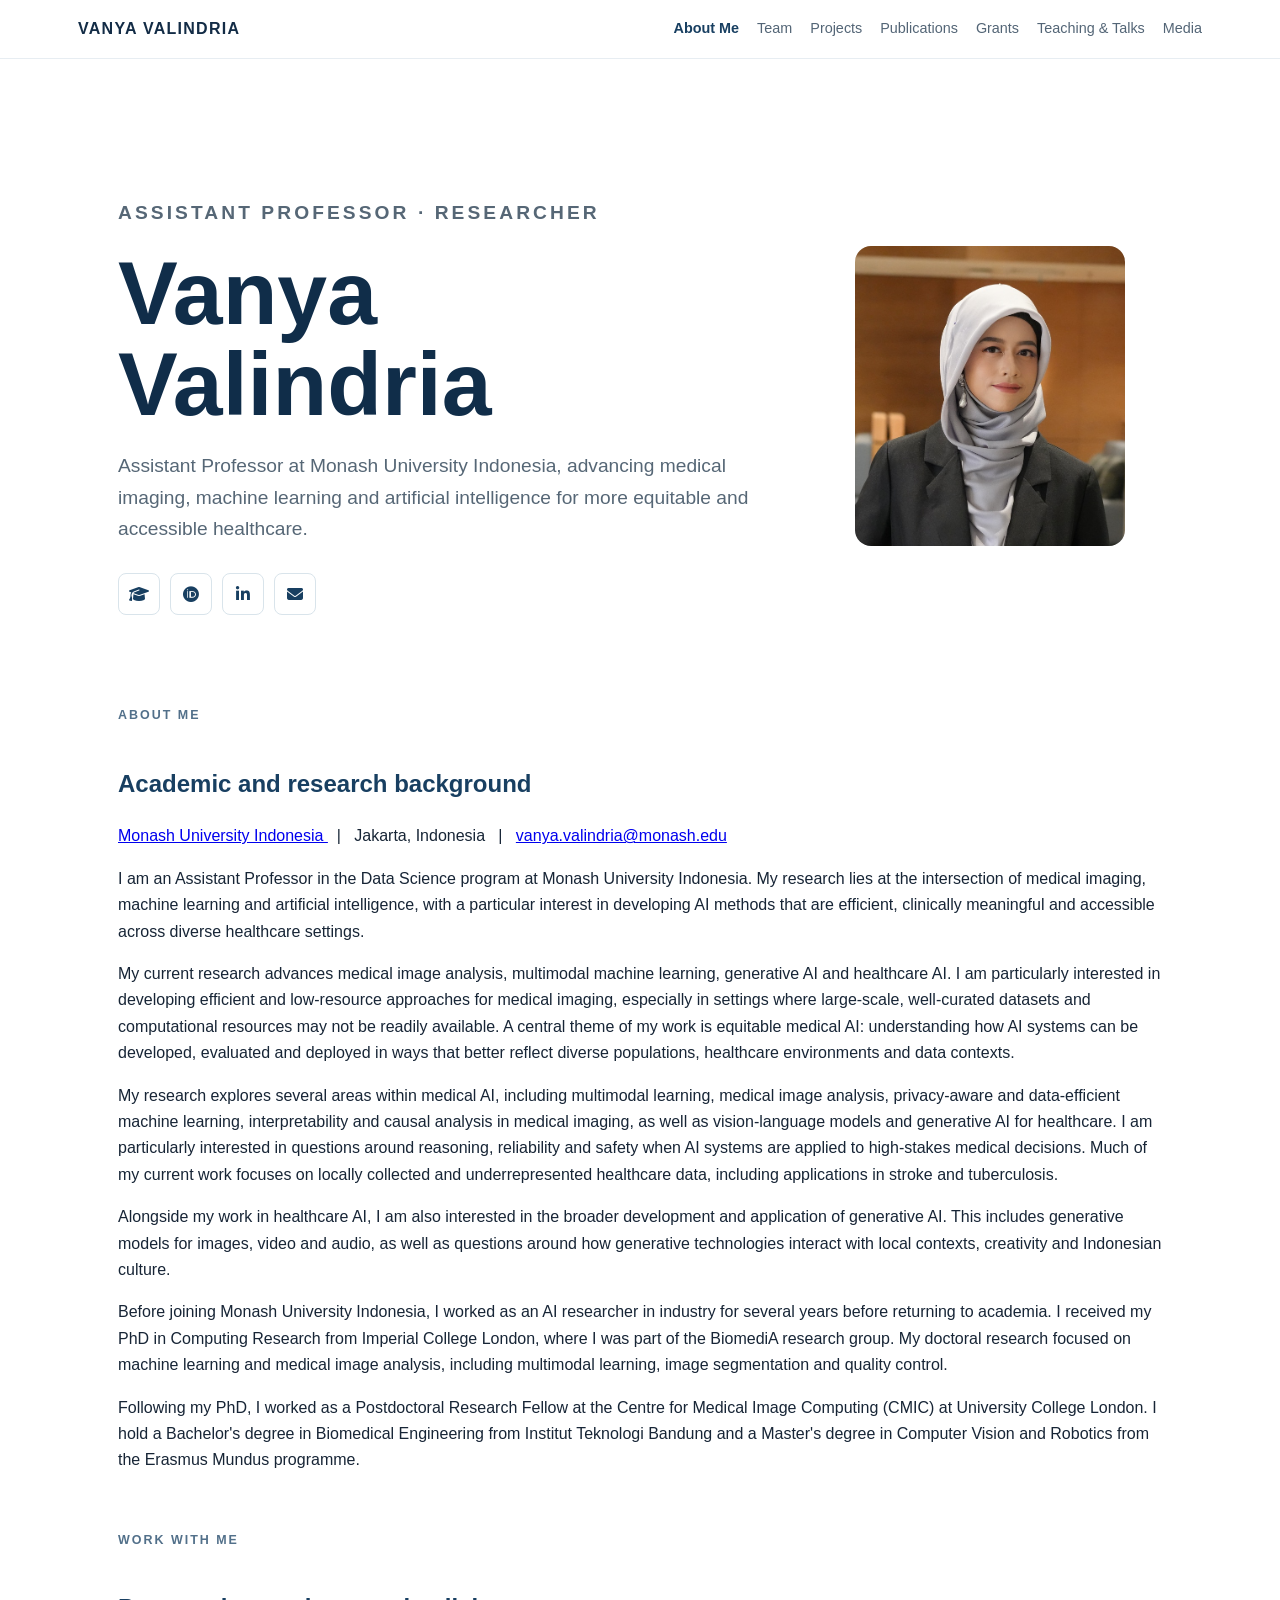
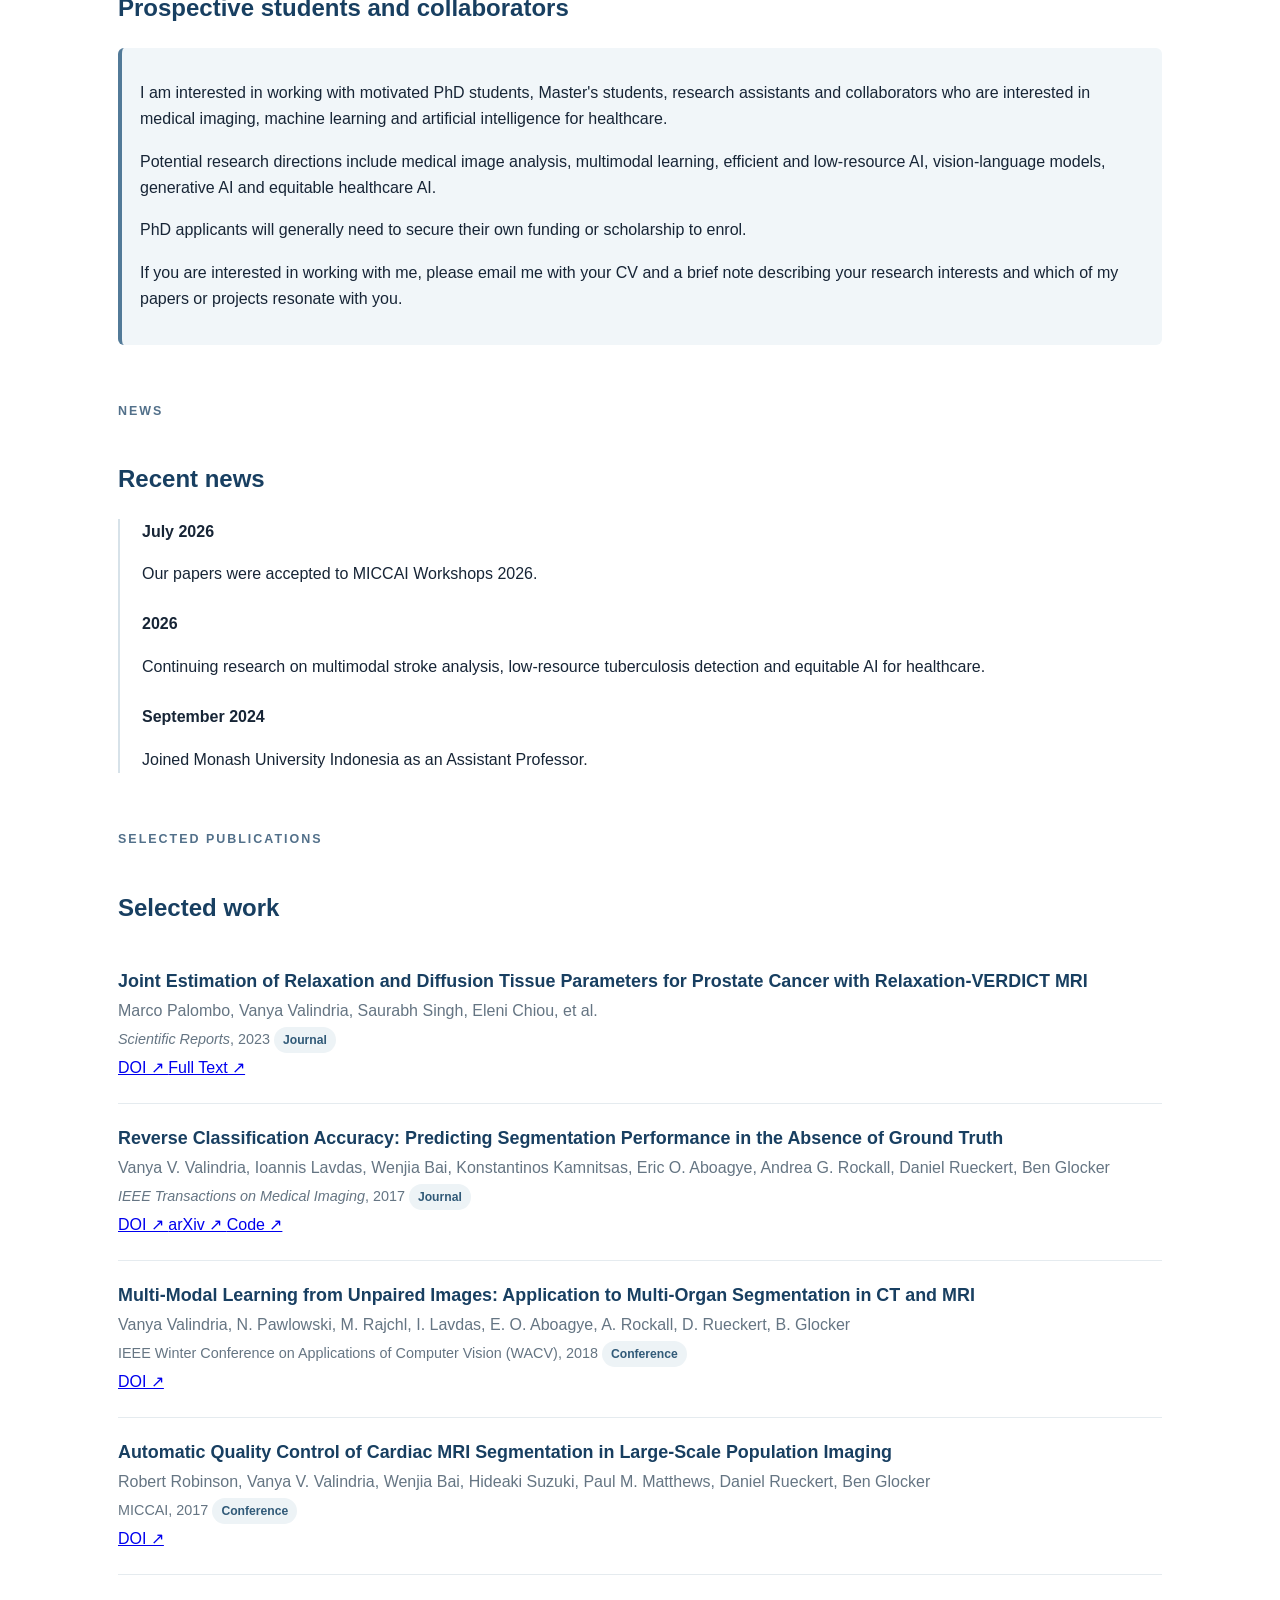
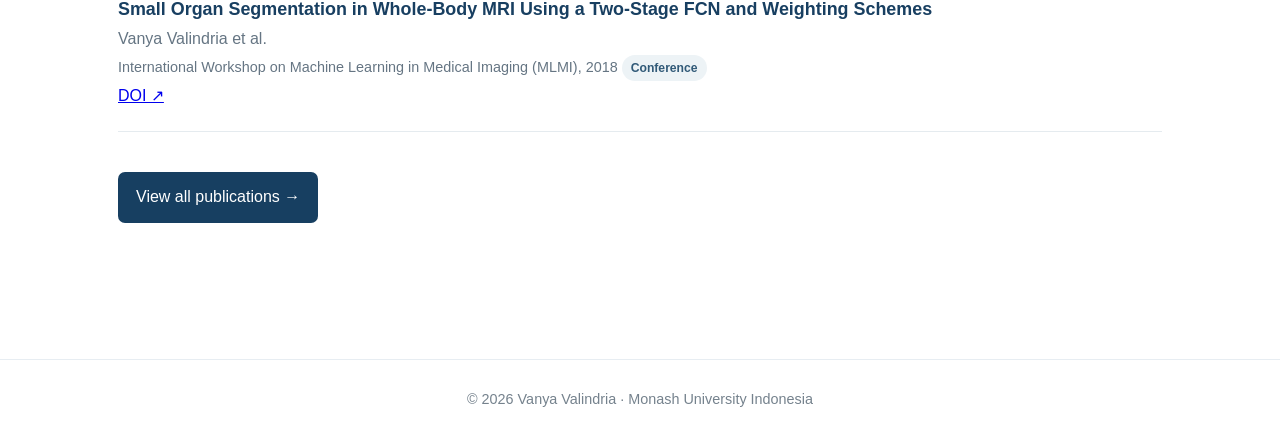
==== commit 5c5f0b41: "Update index.html" ====
--- a/index.html
+++ b/index.html
@@ -35,7 +35,7 @@
 
       <a href="team.html">Team</a>
 
-      <a href="research.html">Research</a>
+      <a href="research.html">Projects</a>
 
       <a href="publications.html">Publications</a>
 
